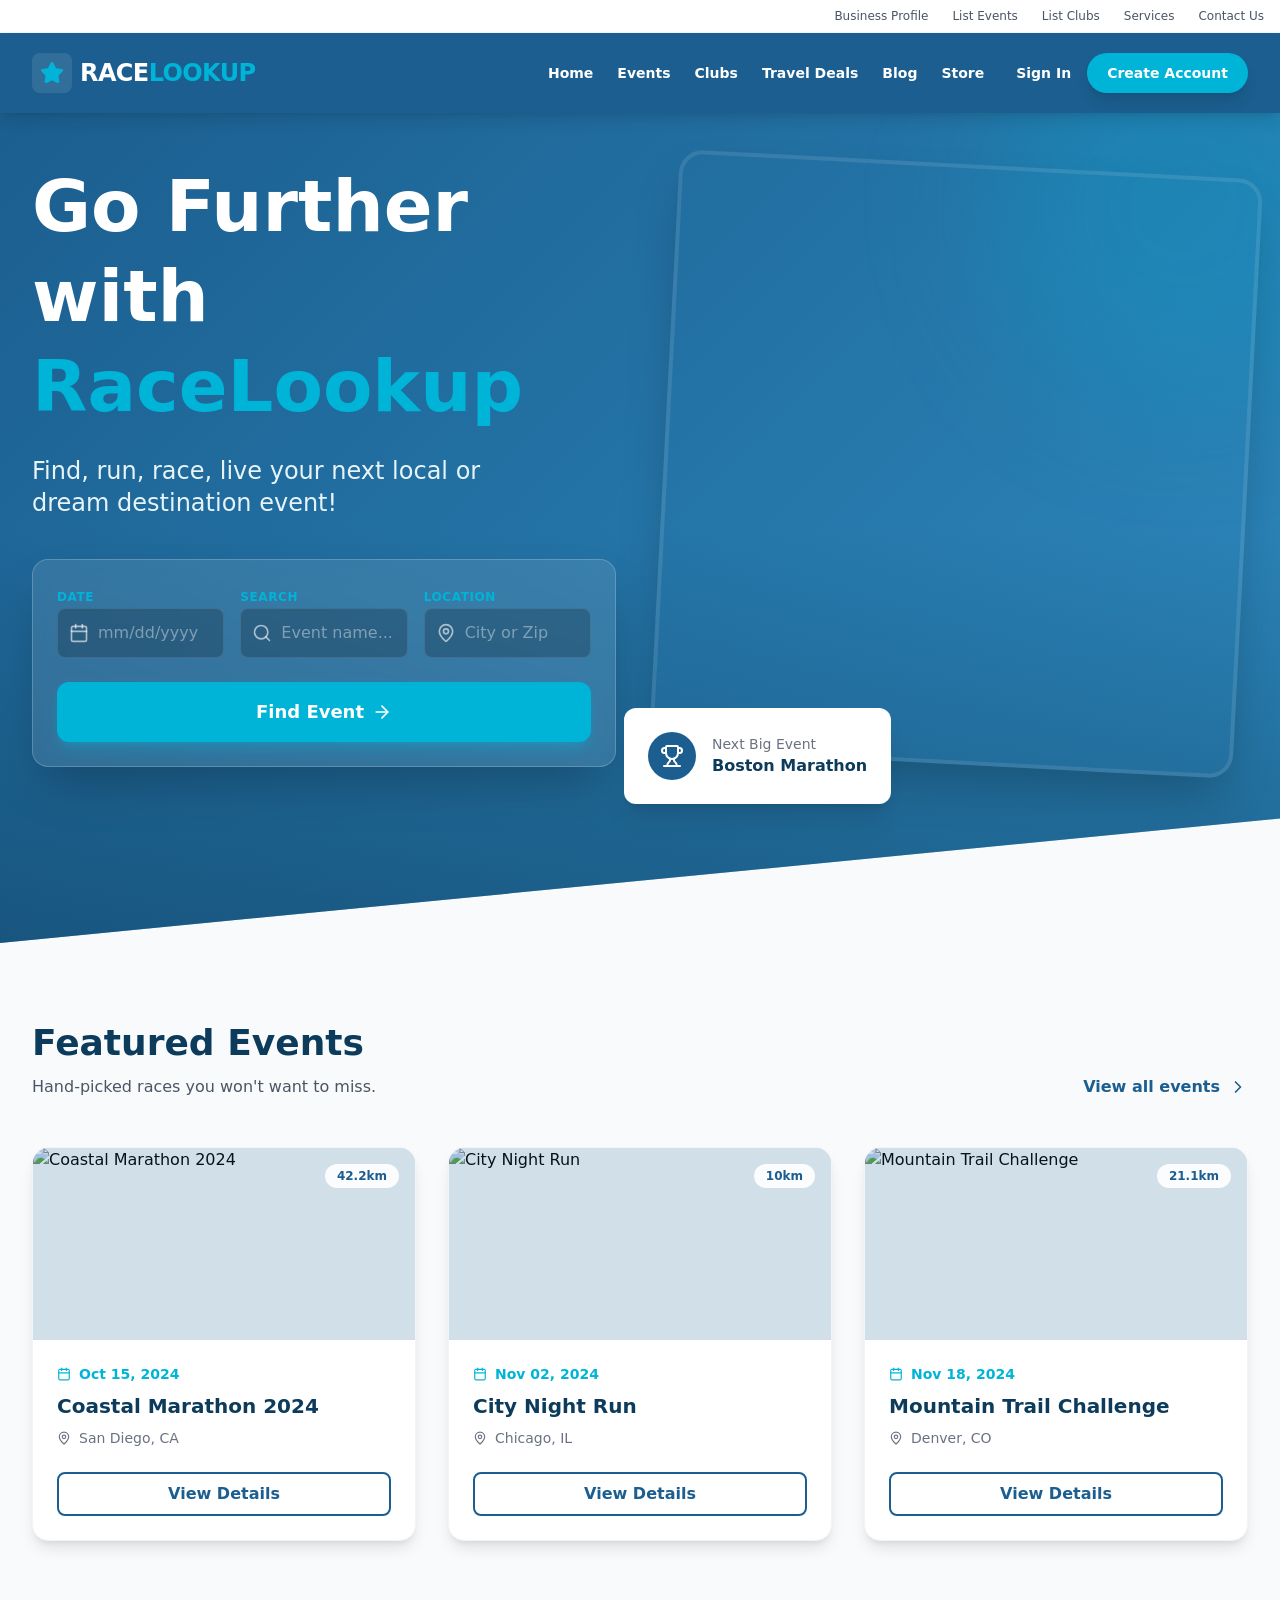
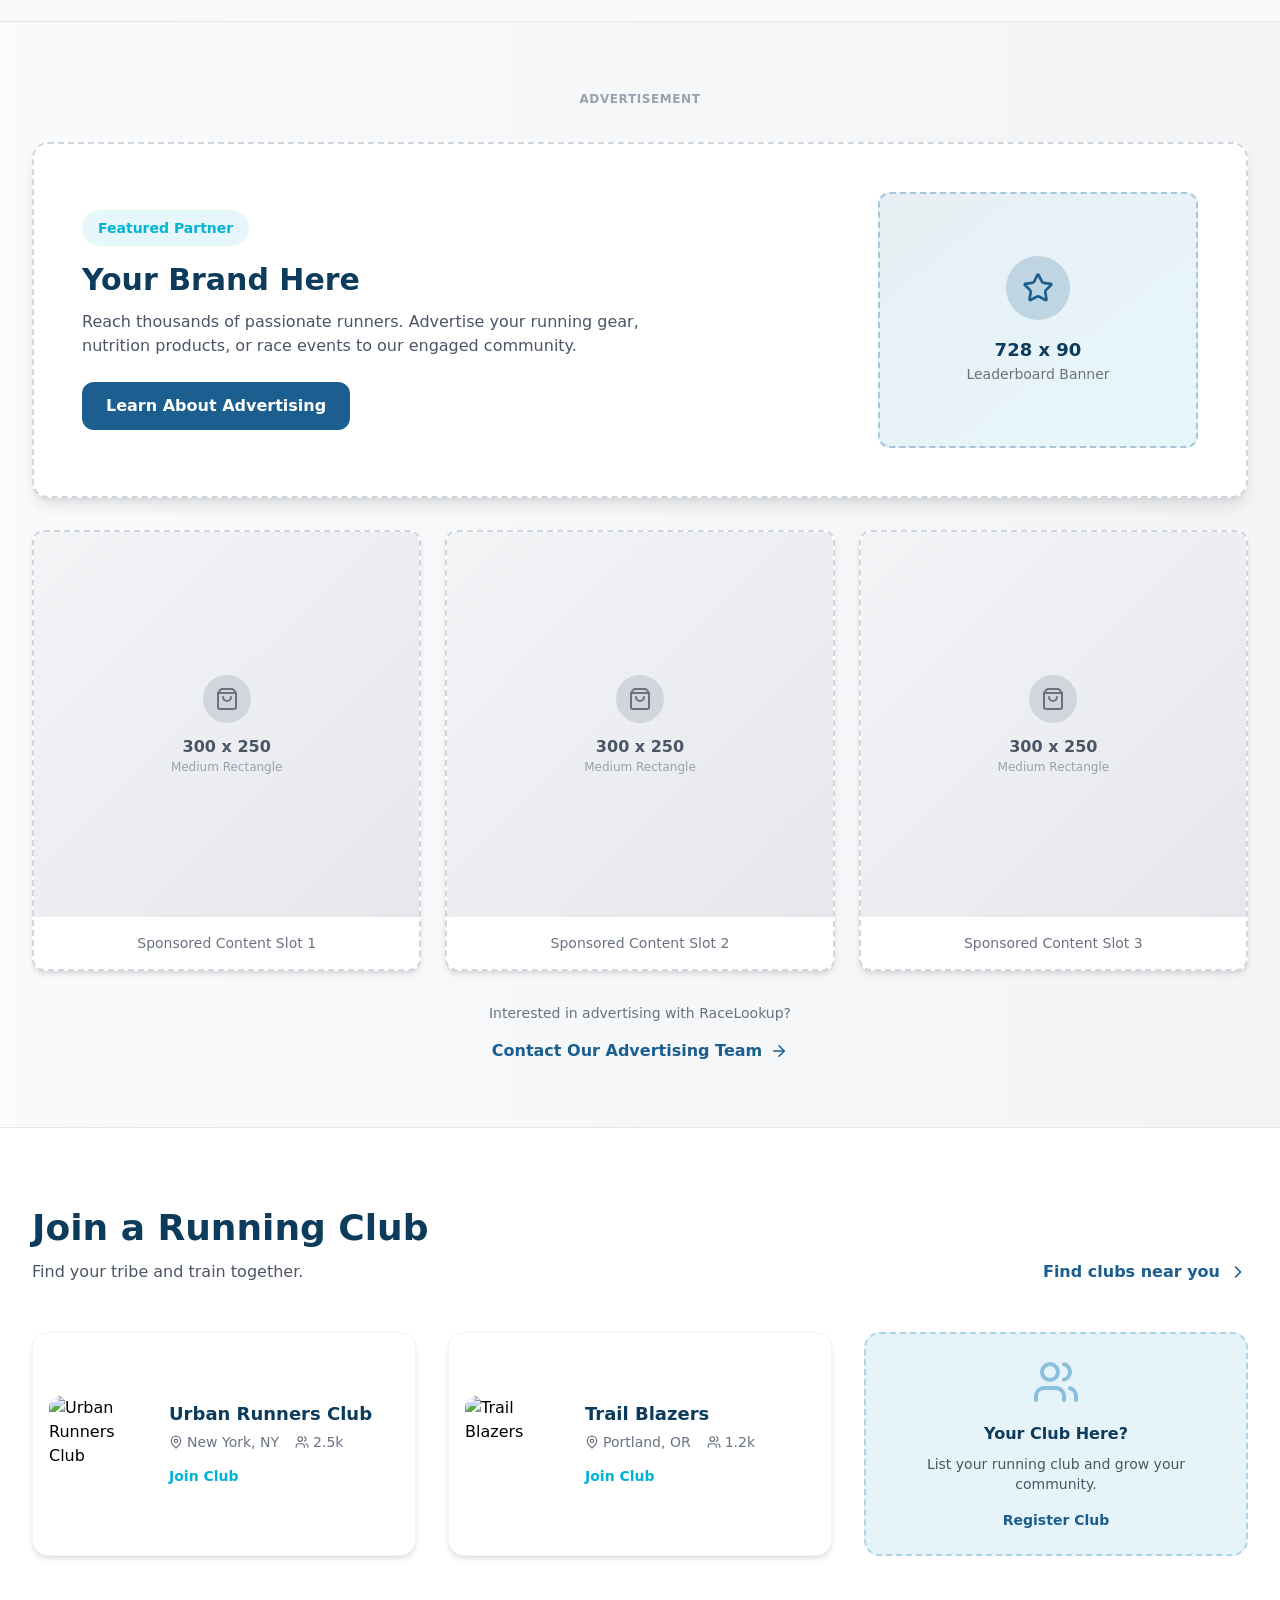
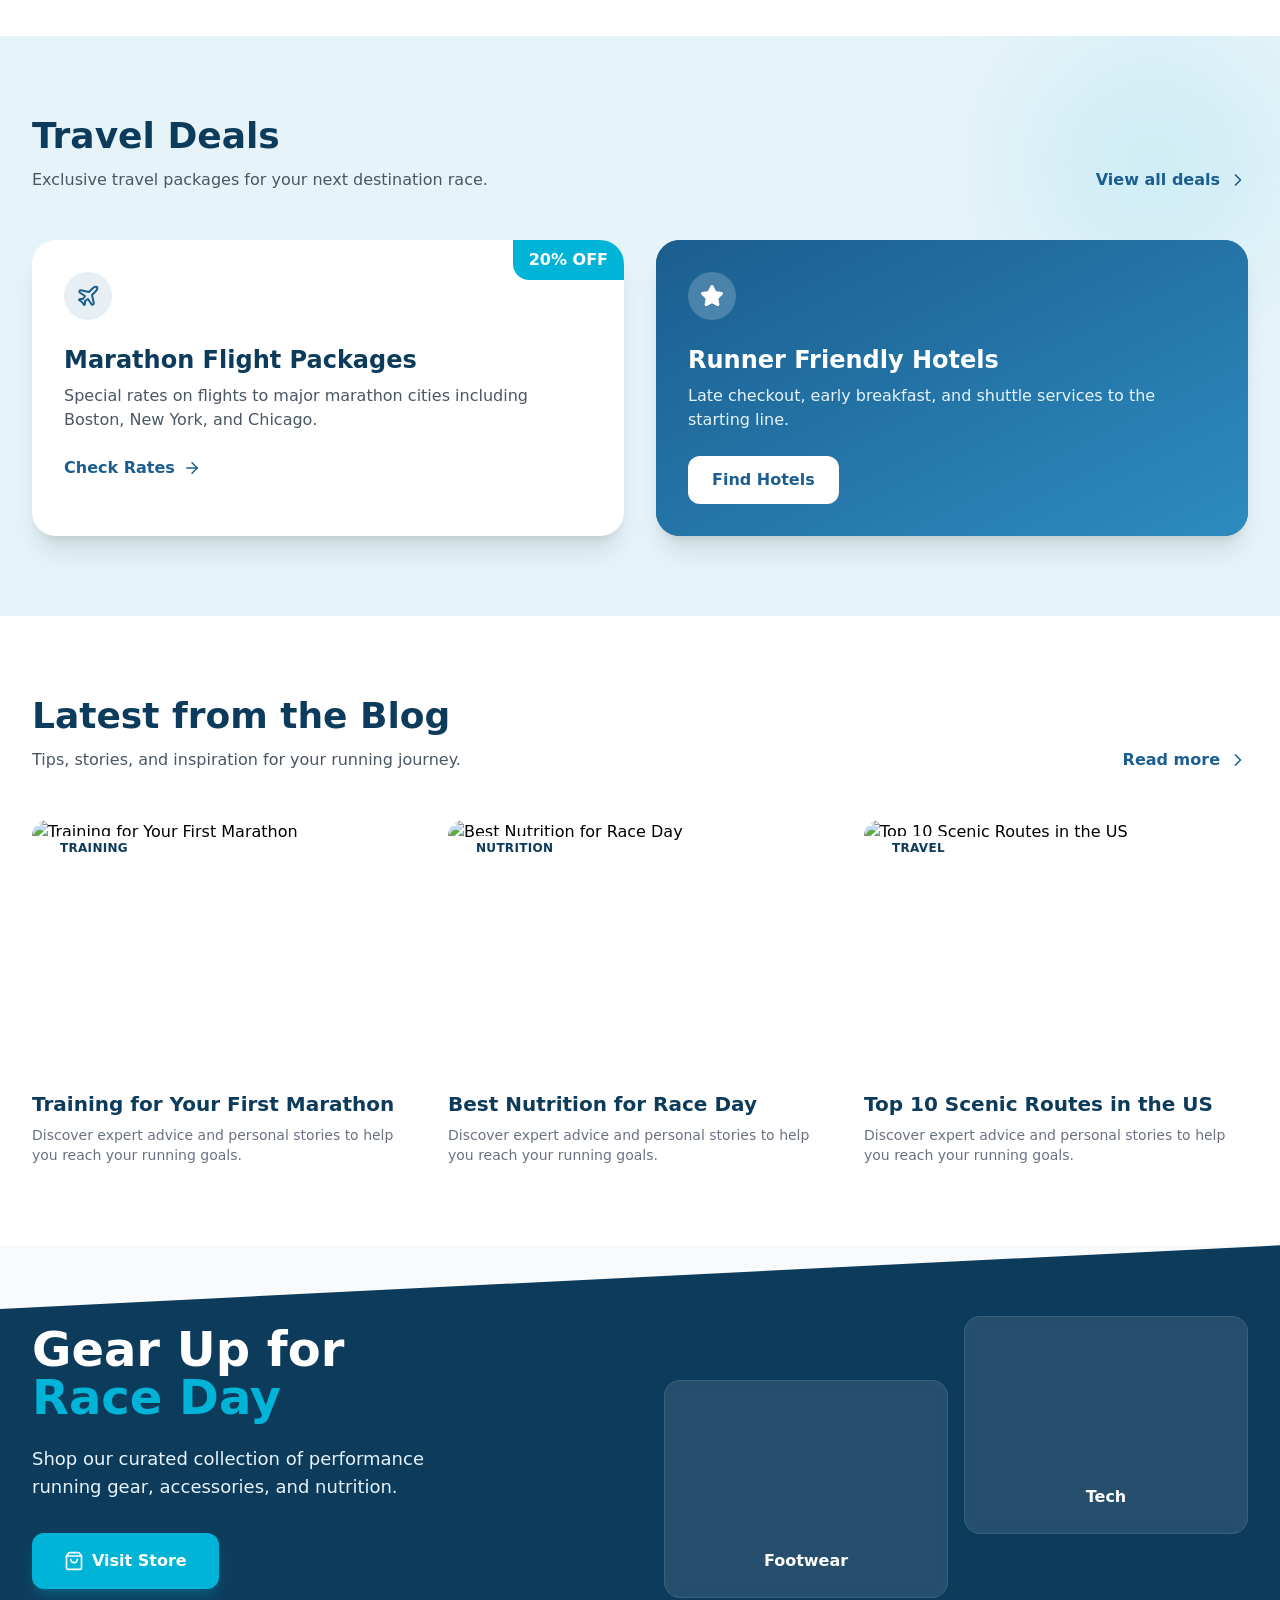
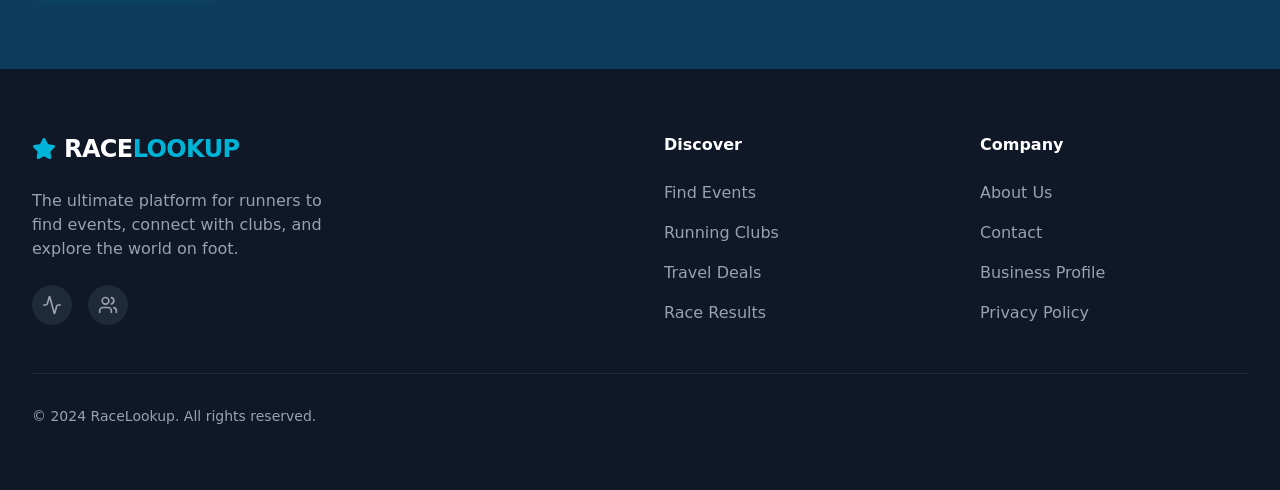
==== index.html @ c9d4c885 "Initial deployment: Build files for GitHub Pages" ====
<!doctype html>
<html lang="en">
  <head>
    <meta charset="UTF-8" />
    <link rel="icon" type="image/svg+xml" href="/vite.svg" />
    <meta name="viewport" content="width=device-width, initial-scale=1.0" />
    <title>Racelookup</title>
    <script type="module" crossorigin src="/assets/index-DkKAzyvf.js"></script>
    <link rel="stylesheet" crossorigin href="/assets/index-WiV5PS3w.css">
  </head>
  <body>
    <div id="root"></div>
  </body>
</html>
---- assets/index-WiV5PS3w.css ----
@import"https://fonts.googleapis.com/css2?family=Inter:wght@400;500;600;700&family=Montserrat:wght@700;800;900&display=swap";@layer components;@layer properties{@supports (((-webkit-hyphens:none)) and (not (margin-trim:inline))) or ((-moz-orient:inline) and (not (color:rgb(from red r g b)))){*,:before,:after,::backdrop{--tw-translate-x:0;--tw-translate-y:0;--tw-translate-z:0;--tw-rotate-x:initial;--tw-rotate-y:initial;--tw-rotate-z:initial;--tw-skew-x:initial;--tw-skew-y:initial;--tw-space-y-reverse:0;--tw-space-x-reverse:0;--tw-border-style:solid;--tw-gradient-position:initial;--tw-gradient-from:#0000;--tw-gradient-via:#0000;--tw-gradient-to:#0000;--tw-gradient-stops:initial;--tw-gradient-via-stops:initial;--tw-gradient-from-position:0%;--tw-gradient-via-position:50%;--tw-gradient-to-position:100%;--tw-leading:initial;--tw-font-weight:initial;--tw-tracking:initial;--tw-shadow:0 0 #0000;--tw-shadow-color:initial;--tw-shadow-alpha:100%;--tw-inset-shadow:0 0 #0000;--tw-inset-shadow-color:initial;--tw-inset-shadow-alpha:100%;--tw-ring-color:initial;--tw-ring-shadow:0 0 #0000;--tw-inset-ring-color:initial;--tw-inset-ring-shadow:0 0 #0000;--tw-ring-inset:initial;--tw-ring-offset-width:0px;--tw-ring-offset-color:#fff;--tw-ring-offset-shadow:0 0 #0000;--tw-blur:initial;--tw-brightness:initial;--tw-contrast:initial;--tw-grayscale:initial;--tw-hue-rotate:initial;--tw-invert:initial;--tw-opacity:initial;--tw-saturate:initial;--tw-sepia:initial;--tw-drop-shadow:initial;--tw-drop-shadow-color:initial;--tw-drop-shadow-alpha:100%;--tw-drop-shadow-size:initial;--tw-backdrop-blur:initial;--tw-backdrop-brightness:initial;--tw-backdrop-contrast:initial;--tw-backdrop-grayscale:initial;--tw-backdrop-hue-rotate:initial;--tw-backdrop-invert:initial;--tw-backdrop-opacity:initial;--tw-backdrop-saturate:initial;--tw-backdrop-sepia:initial;--tw-duration:initial;--tw-ease:initial;--tw-scale-x:1;--tw-scale-y:1;--tw-scale-z:1}}}@layer theme{:root,:host{--font-sans:ui-sans-serif,system-ui,sans-serif,"Apple Color Emoji","Segoe UI Emoji","Segoe UI Symbol","Noto Color Emoji";--font-mono:ui-monospace,SFMono-Regular,Menlo,Monaco,Consolas,"Liberation Mono","Courier New",monospace;--color-cyan-400:oklch(78.9% .154 211.53);--color-cyan-500:oklch(71.5% .143 215.221);--color-gray-50:oklch(98.5% .002 247.839);--color-gray-100:oklch(96.7% .003 264.542);--color-gray-200:oklch(92.8% .006 264.531);--color-gray-300:oklch(87.2% .01 258.338);--color-gray-400:oklch(70.7% .022 261.325);--color-gray-500:oklch(55.1% .027 264.364);--color-gray-600:oklch(44.6% .03 256.802);--color-gray-800:oklch(27.8% .033 256.848);--color-gray-900:oklch(21% .034 264.665);--color-black:#000;--color-white:#fff;--spacing:.25rem;--container-xs:20rem;--container-md:28rem;--container-lg:32rem;--container-xl:36rem;--container-7xl:80rem;--text-xs:.75rem;--text-xs--line-height:calc(1/.75);--text-sm:.875rem;--text-sm--line-height:calc(1.25/.875);--text-base:1rem;--text-base--line-height: 1.5 ;--text-lg:1.125rem;--text-lg--line-height:calc(1.75/1.125);--text-xl:1.25rem;--text-xl--line-height:calc(1.75/1.25);--text-2xl:1.5rem;--text-2xl--line-height:calc(2/1.5);--text-3xl:1.875rem;--text-3xl--line-height: 1.2 ;--text-4xl:2.25rem;--text-4xl--line-height:calc(2.5/2.25);--text-5xl:3rem;--text-5xl--line-height:1;--text-6xl:3.75rem;--text-6xl--line-height:1;--text-7xl:4.5rem;--text-7xl--line-height:1;--font-weight-light:300;--font-weight-medium:500;--font-weight-semibold:600;--font-weight-bold:700;--font-weight-black:900;--tracking-tight:-.025em;--tracking-wide:.025em;--tracking-wider:.05em;--leading-tight:1.25;--radius-md:.375rem;--radius-lg:.5rem;--radius-xl:.75rem;--radius-2xl:1rem;--radius-3xl:1.5rem;--ease-in:cubic-bezier(.4,0,1,1);--ease-out:cubic-bezier(0,0,.2,1);--ease-in-out:cubic-bezier(.4,0,.2,1);--blur-md:12px;--blur-3xl:64px;--default-transition-duration:.15s;--default-transition-timing-function:cubic-bezier(.4,0,.2,1);--default-font-family:var(--font-sans);--default-mono-font-family:var(--font-mono);--color-brand-dark:#0d3b5c;--color-brand-primary:#1b5e8f;--color-brand-secondary:#2e8bc0;--color-brand-cyan:#00b4d8;--color-brand-light:#e6f4f9;--background-image-brand-gradient:linear-gradient(135deg,#1b5e8f 0%,#2e8bc0 100%)}}@layer base{*,:after,:before,::backdrop{box-sizing:border-box;border:0 solid;margin:0;padding:0}::file-selector-button{box-sizing:border-box;border:0 solid;margin:0;padding:0}html,:host{-webkit-text-size-adjust:100%;tab-size:4;line-height:1.5;font-family:var(--default-font-family,ui-sans-serif,system-ui,sans-serif,"Apple Color Emoji","Segoe UI Emoji","Segoe UI Symbol","Noto Color Emoji");font-feature-settings:var(--default-font-feature-settings,normal);font-variation-settings:var(--default-font-variation-settings,normal);-webkit-tap-highlight-color:transparent}hr{height:0;color:inherit;border-top-width:1px}abbr:where([title]){-webkit-text-decoration:underline dotted;text-decoration:underline dotted}h1,h2,h3,h4,h5,h6{font-size:inherit;font-weight:inherit}a{color:inherit;-webkit-text-decoration:inherit;text-decoration:inherit}b,strong{font-weight:bolder}code,kbd,samp,pre{font-family:var(--default-mono-font-family,ui-monospace,SFMono-Regular,Menlo,Monaco,Consolas,"Liberation Mono","Courier New",monospace);font-feature-settings:var(--default-mono-font-feature-settings,normal);font-variation-settings:var(--default-mono-font-variation-settings,normal);font-size:1em}small{font-size:80%}sub,sup{vertical-align:baseline;font-size:75%;line-height:0;position:relative}sub{bottom:-.25em}sup{top:-.5em}table{text-indent:0;border-color:inherit;border-collapse:collapse}:-moz-focusring{outline:auto}progress{vertical-align:baseline}summary{display:list-item}ol,ul,menu{list-style:none}img,svg,video,canvas,audio,iframe,embed,object{vertical-align:middle;display:block}img,video{max-width:100%;height:auto}button,input,select,optgroup,textarea{font:inherit;font-feature-settings:inherit;font-variation-settings:inherit;letter-spacing:inherit;color:inherit;opacity:1;background-color:#0000;border-radius:0}::file-selector-button{font:inherit;font-feature-settings:inherit;font-variation-settings:inherit;letter-spacing:inherit;color:inherit;opacity:1;background-color:#0000;border-radius:0}:where(select:is([multiple],[size])) optgroup{font-weight:bolder}:where(select:is([multiple],[size])) optgroup option{padding-inline-start:20px}::file-selector-button{margin-inline-end:4px}::placeholder{opacity:1}@supports (not ((-webkit-appearance:-apple-pay-button))) or (contain-intrinsic-size:1px){::placeholder{color:currentColor}@supports (color:color-mix(in lab,red,red)){::placeholder{color:color-mix(in oklab,currentcolor 50%,transparent)}}}textarea{resize:vertical}::-webkit-search-decoration{-webkit-appearance:none}::-webkit-date-and-time-value{min-height:1lh;text-align:inherit}::-webkit-datetime-edit{display:inline-flex}::-webkit-datetime-edit-fields-wrapper{padding:0}::-webkit-datetime-edit{padding-block:0}::-webkit-datetime-edit-year-field{padding-block:0}::-webkit-datetime-edit-month-field{padding-block:0}::-webkit-datetime-edit-day-field{padding-block:0}::-webkit-datetime-edit-hour-field{padding-block:0}::-webkit-datetime-edit-minute-field{padding-block:0}::-webkit-datetime-edit-second-field{padding-block:0}::-webkit-datetime-edit-millisecond-field{padding-block:0}::-webkit-datetime-edit-meridiem-field{padding-block:0}::-webkit-calendar-picker-indicator{line-height:1}:-moz-ui-invalid{box-shadow:none}button,input:where([type=button],[type=reset],[type=submit]){appearance:button}::file-selector-button{appearance:button}::-webkit-inner-spin-button{height:auto}::-webkit-outer-spin-button{height:auto}[hidden]:where(:not([hidden=until-found])){display:none!important}}@layer utilities{.visible{visibility:visible}.absolute{position:absolute}.fixed{position:fixed}.relative{position:relative}.sticky{position:sticky}.inset-0{inset:calc(var(--spacing)*0)}.-top-24{top:calc(var(--spacing)*-24)}.top-0{top:calc(var(--spacing)*0)}.top-1\/2{top:50%}.top-4{top:calc(var(--spacing)*4)}.-right-24{right:calc(var(--spacing)*-24)}.right-0{right:calc(var(--spacing)*0)}.right-4{right:calc(var(--spacing)*4)}.-bottom-10{bottom:calc(var(--spacing)*-10)}.bottom-0{bottom:calc(var(--spacing)*0)}.-left-10{left:calc(var(--spacing)*-10)}.left-0{left:calc(var(--spacing)*0)}.left-1\/2{left:50%}.left-3{left:calc(var(--spacing)*3)}.left-4{left:calc(var(--spacing)*4)}.z-10{z-index:10}.z-20{z-index:20}.z-50{z-index:50}.col-span-1{grid-column:span 1/span 1}.mx-auto{margin-inline:auto}.mt-4{margin-top:calc(var(--spacing)*4)}.mt-6{margin-top:calc(var(--spacing)*6)}.mt-8{margin-top:calc(var(--spacing)*8)}.mb-1{margin-bottom:calc(var(--spacing)*1)}.mb-2{margin-bottom:calc(var(--spacing)*2)}.mb-3{margin-bottom:calc(var(--spacing)*3)}.mb-4{margin-bottom:calc(var(--spacing)*4)}.mb-6{margin-bottom:calc(var(--spacing)*6)}.mb-8{margin-bottom:calc(var(--spacing)*8)}.mb-10{margin-bottom:calc(var(--spacing)*10)}.mb-12{margin-bottom:calc(var(--spacing)*12)}.line-clamp-2{-webkit-line-clamp:2;-webkit-box-orient:vertical;display:-webkit-box;overflow:hidden}.block{display:block}.contents{display:contents}.flex{display:flex}.grid{display:grid}.hidden{display:none}.inline-block{display:inline-block}.inline-flex{display:inline-flex}.aspect-square{aspect-ratio:1}.h-1\/2{height:50%}.h-5{height:calc(var(--spacing)*5)}.h-6{height:calc(var(--spacing)*6)}.h-10{height:calc(var(--spacing)*10)}.h-12{height:calc(var(--spacing)*12)}.h-16{height:calc(var(--spacing)*16)}.h-20{height:calc(var(--spacing)*20)}.h-24{height:calc(var(--spacing)*24)}.h-32{height:calc(var(--spacing)*32)}.h-48{height:calc(var(--spacing)*48)}.h-64{height:calc(var(--spacing)*64)}.h-96{height:calc(var(--spacing)*96)}.h-\[120\%\]{height:120%}.h-\[600px\]{height:600px}.h-full{height:100%}.max-h-full{max-height:100%}.min-h-\[600px\]{min-height:600px}.min-h-screen{min-height:100vh}.w-5{width:calc(var(--spacing)*5)}.w-6{width:calc(var(--spacing)*6)}.w-10{width:calc(var(--spacing)*10)}.w-12{width:calc(var(--spacing)*12)}.w-16{width:calc(var(--spacing)*16)}.w-24{width:calc(var(--spacing)*24)}.w-64{width:calc(var(--spacing)*64)}.w-96{width:calc(var(--spacing)*96)}.w-\[120\%\]{width:120%}.w-full{width:100%}.max-w-7xl{max-width:var(--container-7xl)}.max-w-full{max-width:100%}.max-w-lg{max-width:var(--container-lg)}.max-w-md{max-width:var(--container-md)}.max-w-xl{max-width:var(--container-xl)}.max-w-xs{max-width:var(--container-xs)}.flex-1{flex:1}.flex-shrink-0{flex-shrink:0}.grow{flex-grow:1}.-translate-x-1\/2{--tw-translate-x: -50% ;translate:var(--tw-translate-x)var(--tw-translate-y)}.-translate-y-1\/2{--tw-translate-y: -50% ;translate:var(--tw-translate-x)var(--tw-translate-y)}.-translate-y-8{--tw-translate-y:calc(var(--spacing)*-8);translate:var(--tw-translate-x)var(--tw-translate-y)}.translate-y-8{--tw-translate-y:calc(var(--spacing)*8);translate:var(--tw-translate-x)var(--tw-translate-y)}.rotate-3{rotate:3deg}.transform{transform:var(--tw-rotate-x,)var(--tw-rotate-y,)var(--tw-rotate-z,)var(--tw-skew-x,)var(--tw-skew-y,)}.cursor-pointer{cursor:pointer}.resize{resize:both}.grid-cols-2{grid-template-columns:repeat(2,minmax(0,1fr))}.flex-col{flex-direction:column}.items-baseline{align-items:baseline}.items-center{align-items:center}.items-end{align-items:flex-end}.justify-between{justify-content:space-between}.justify-center{justify-content:center}.justify-end{justify-content:flex-end}.gap-1{gap:calc(var(--spacing)*1)}.gap-2{gap:calc(var(--spacing)*2)}.gap-3{gap:calc(var(--spacing)*3)}.gap-4{gap:calc(var(--spacing)*4)}.gap-6{gap:calc(var(--spacing)*6)}.gap-8{gap:calc(var(--spacing)*8)}.gap-12{gap:calc(var(--spacing)*12)}:where(.space-y-2>:not(:last-child)){--tw-space-y-reverse:0;margin-block-start:calc(calc(var(--spacing)*2)*var(--tw-space-y-reverse));margin-block-end:calc(calc(var(--spacing)*2)*calc(1 - var(--tw-space-y-reverse)))}:where(.space-y-4>:not(:last-child)){--tw-space-y-reverse:0;margin-block-start:calc(calc(var(--spacing)*4)*var(--tw-space-y-reverse));margin-block-end:calc(calc(var(--spacing)*4)*calc(1 - var(--tw-space-y-reverse)))}:where(.space-x-6>:not(:last-child)){--tw-space-x-reverse:0;margin-inline-start:calc(calc(var(--spacing)*6)*var(--tw-space-x-reverse));margin-inline-end:calc(calc(var(--spacing)*6)*calc(1 - var(--tw-space-x-reverse)))}.overflow-hidden{overflow:hidden}.rounded-2xl{border-radius:var(--radius-2xl)}.rounded-3xl{border-radius:var(--radius-3xl)}.rounded-full{border-radius:3.40282e38px}.rounded-lg{border-radius:var(--radius-lg)}.rounded-md{border-radius:var(--radius-md)}.rounded-xl{border-radius:var(--radius-xl)}.rounded-bl-2xl{border-bottom-left-radius:var(--radius-2xl)}.border{border-style:var(--tw-border-style);border-width:1px}.border-2{border-style:var(--tw-border-style);border-width:2px}.border-4{border-style:var(--tw-border-style);border-width:4px}.border-y{border-block-style:var(--tw-border-style);border-block-width:1px}.border-t{border-top-style:var(--tw-border-style);border-top-width:1px}.border-b{border-bottom-style:var(--tw-border-style);border-bottom-width:1px}.border-dashed{--tw-border-style:dashed;border-style:dashed}.border-brand-primary{border-color:var(--color-brand-primary)}.border-brand-primary\/30{border-color:#1b5e8f4d}@supports (color:color-mix(in lab,red,red)){.border-brand-primary\/30{border-color:color-mix(in oklab,var(--color-brand-primary)30%,transparent)}}.border-brand-secondary\/30{border-color:#2e8bc04d}@supports (color:color-mix(in lab,red,red)){.border-brand-secondary\/30{border-color:color-mix(in oklab,var(--color-brand-secondary)30%,transparent)}}.border-gray-100{border-color:var(--color-gray-100)}.border-gray-200{border-color:var(--color-gray-200)}.border-gray-300{border-color:var(--color-gray-300)}.border-gray-800{border-color:var(--color-gray-800)}.border-white\/10{border-color:#ffffff1a}@supports (color:color-mix(in lab,red,red)){.border-white\/10{border-color:color-mix(in oklab,var(--color-white)10%,transparent)}}.border-white\/20{border-color:#fff3}@supports (color:color-mix(in lab,red,red)){.border-white\/20{border-color:color-mix(in oklab,var(--color-white)20%,transparent)}}.bg-black\/20{background-color:#0003}@supports (color:color-mix(in lab,red,red)){.bg-black\/20{background-color:color-mix(in oklab,var(--color-black)20%,transparent)}}.bg-brand-cyan{background-color:var(--color-brand-cyan)}.bg-brand-cyan\/10{background-color:#00b4d81a}@supports (color:color-mix(in lab,red,red)){.bg-brand-cyan\/10{background-color:color-mix(in oklab,var(--color-brand-cyan)10%,transparent)}}.bg-brand-cyan\/20{background-color:#00b4d833}@supports (color:color-mix(in lab,red,red)){.bg-brand-cyan\/20{background-color:color-mix(in oklab,var(--color-brand-cyan)20%,transparent)}}.bg-brand-dark{background-color:var(--color-brand-dark)}.bg-brand-light{background-color:var(--color-brand-light)}.bg-brand-primary{background-color:var(--color-brand-primary)}.bg-brand-primary\/10{background-color:#1b5e8f1a}@supports (color:color-mix(in lab,red,red)){.bg-brand-primary\/10{background-color:color-mix(in oklab,var(--color-brand-primary)10%,transparent)}}.bg-brand-primary\/20{background-color:#1b5e8f33}@supports (color:color-mix(in lab,red,red)){.bg-brand-primary\/20{background-color:color-mix(in oklab,var(--color-brand-primary)20%,transparent)}}.bg-gray-50{background-color:var(--color-gray-50)}.bg-gray-300{background-color:var(--color-gray-300)}.bg-gray-800{background-color:var(--color-gray-800)}.bg-gray-900{background-color:var(--color-gray-900)}.bg-white{background-color:var(--color-white)}.bg-white\/10{background-color:#ffffff1a}@supports (color:color-mix(in lab,red,red)){.bg-white\/10{background-color:color-mix(in oklab,var(--color-white)10%,transparent)}}.bg-white\/20{background-color:#fff3}@supports (color:color-mix(in lab,red,red)){.bg-white\/20{background-color:color-mix(in oklab,var(--color-white)20%,transparent)}}.bg-white\/90{background-color:#ffffffe6}@supports (color:color-mix(in lab,red,red)){.bg-white\/90{background-color:color-mix(in oklab,var(--color-white)90%,transparent)}}.bg-gradient-to-br{--tw-gradient-position:to bottom right in oklab;background-image:linear-gradient(var(--tw-gradient-stops))}.bg-gradient-to-r{--tw-gradient-position:to right in oklab;background-image:linear-gradient(var(--tw-gradient-stops))}.bg-gradient-to-t{--tw-gradient-position:to top in oklab;background-image:linear-gradient(var(--tw-gradient-stops))}.bg-\[url\(\'https\:\/\/www\.transparenttextures\.com\/patterns\/carbon-fibre\.png\'\)\]{background-image:url(https://www.transparenttextures.com/patterns/carbon-fibre.png)}.bg-\[url\(\'https\:\/\/www\.transparenttextures\.com\/patterns\/cubes\.png\'\)\]{background-image:url(https://www.transparenttextures.com/patterns/cubes.png)}.bg-brand-gradient{background-image:var(--background-image-brand-gradient)}.from-brand-dark\/50{--tw-gradient-from:#0d3b5c80}@supports (color:color-mix(in lab,red,red)){.from-brand-dark\/50{--tw-gradient-from:color-mix(in oklab,var(--color-brand-dark)50%,transparent)}}.from-brand-dark\/50{--tw-gradient-stops:var(--tw-gradient-via-stops,var(--tw-gradient-position),var(--tw-gradient-from)var(--tw-gradient-from-position),var(--tw-gradient-to)var(--tw-gradient-to-position))}.from-brand-primary{--tw-gradient-from:var(--color-brand-primary);--tw-gradient-stops:var(--tw-gradient-via-stops,var(--tw-gradient-position),var(--tw-gradient-from)var(--tw-gradient-from-position),var(--tw-gradient-to)var(--tw-gradient-to-position))}.from-brand-primary\/10{--tw-gradient-from:#1b5e8f1a}@supports (color:color-mix(in lab,red,red)){.from-brand-primary\/10{--tw-gradient-from:color-mix(in oklab,var(--color-brand-primary)10%,transparent)}}.from-brand-primary\/10{--tw-gradient-stops:var(--tw-gradient-via-stops,var(--tw-gradient-position),var(--tw-gradient-from)var(--tw-gradient-from-position),var(--tw-gradient-to)var(--tw-gradient-to-position))}.from-gray-50{--tw-gradient-from:var(--color-gray-50);--tw-gradient-stops:var(--tw-gradient-via-stops,var(--tw-gradient-position),var(--tw-gradient-from)var(--tw-gradient-from-position),var(--tw-gradient-to)var(--tw-gradient-to-position))}.from-gray-100{--tw-gradient-from:var(--color-gray-100);--tw-gradient-stops:var(--tw-gradient-via-stops,var(--tw-gradient-position),var(--tw-gradient-from)var(--tw-gradient-from-position),var(--tw-gradient-to)var(--tw-gradient-to-position))}.to-brand-cyan\/10{--tw-gradient-to:#00b4d81a}@supports (color:color-mix(in lab,red,red)){.to-brand-cyan\/10{--tw-gradient-to:color-mix(in oklab,var(--color-brand-cyan)10%,transparent)}}.to-brand-cyan\/10{--tw-gradient-stops:var(--tw-gradient-via-stops,var(--tw-gradient-position),var(--tw-gradient-from)var(--tw-gradient-from-position),var(--tw-gradient-to)var(--tw-gradient-to-position))}.to-brand-secondary{--tw-gradient-to:var(--color-brand-secondary);--tw-gradient-stops:var(--tw-gradient-via-stops,var(--tw-gradient-position),var(--tw-gradient-from)var(--tw-gradient-from-position),var(--tw-gradient-to)var(--tw-gradient-to-position))}.to-gray-100{--tw-gradient-to:var(--color-gray-100);--tw-gradient-stops:var(--tw-gradient-via-stops,var(--tw-gradient-position),var(--tw-gradient-from)var(--tw-gradient-from-position),var(--tw-gradient-to)var(--tw-gradient-to-position))}.to-gray-200{--tw-gradient-to:var(--color-gray-200);--tw-gradient-stops:var(--tw-gradient-via-stops,var(--tw-gradient-position),var(--tw-gradient-from)var(--tw-gradient-from-position),var(--tw-gradient-to)var(--tw-gradient-to-position))}.to-transparent{--tw-gradient-to:transparent;--tw-gradient-stops:var(--tw-gradient-via-stops,var(--tw-gradient-position),var(--tw-gradient-from)var(--tw-gradient-from-position),var(--tw-gradient-to)var(--tw-gradient-to-position))}.fill-current{fill:currentColor}.object-contain{object-fit:contain}.object-cover{object-fit:cover}.p-2{padding:calc(var(--spacing)*2)}.p-3{padding:calc(var(--spacing)*3)}.p-4{padding:calc(var(--spacing)*4)}.p-6{padding:calc(var(--spacing)*6)}.p-8{padding:calc(var(--spacing)*8)}.px-3{padding-inline:calc(var(--spacing)*3)}.px-4{padding-inline:calc(var(--spacing)*4)}.px-5{padding-inline:calc(var(--spacing)*5)}.px-6{padding-inline:calc(var(--spacing)*6)}.px-8{padding-inline:calc(var(--spacing)*8)}.py-1{padding-block:calc(var(--spacing)*1)}.py-2{padding-block:calc(var(--spacing)*2)}.py-2\.5{padding-block:calc(var(--spacing)*2.5)}.py-3{padding-block:calc(var(--spacing)*3)}.py-4{padding-block:calc(var(--spacing)*4)}.py-16{padding-block:calc(var(--spacing)*16)}.py-20{padding-block:calc(var(--spacing)*20)}.pt-2{padding-top:calc(var(--spacing)*2)}.pt-8{padding-top:calc(var(--spacing)*8)}.pt-12{padding-top:calc(var(--spacing)*12)}.pr-4{padding-right:calc(var(--spacing)*4)}.pb-6{padding-bottom:calc(var(--spacing)*6)}.pb-20{padding-bottom:calc(var(--spacing)*20)}.pb-24{padding-bottom:calc(var(--spacing)*24)}.pl-10{padding-left:calc(var(--spacing)*10)}.text-center{text-align:center}.text-left{text-align:left}.font-sans{font-family:var(--font-sans)}.text-2xl{font-size:var(--text-2xl);line-height:var(--tw-leading,var(--text-2xl--line-height))}.text-3xl{font-size:var(--text-3xl);line-height:var(--tw-leading,var(--text-3xl--line-height))}.text-4xl{font-size:var(--text-4xl);line-height:var(--tw-leading,var(--text-4xl--line-height))}.text-5xl{font-size:var(--text-5xl);line-height:var(--tw-leading,var(--text-5xl--line-height))}.text-base{font-size:var(--text-base);line-height:var(--tw-leading,var(--text-base--line-height))}.text-lg{font-size:var(--text-lg);line-height:var(--tw-leading,var(--text-lg--line-height))}.text-sm{font-size:var(--text-sm);line-height:var(--tw-leading,var(--text-sm--line-height))}.text-xl{font-size:var(--text-xl);line-height:var(--tw-leading,var(--text-xl--line-height))}.text-xs{font-size:var(--text-xs);line-height:var(--tw-leading,var(--text-xs--line-height))}.leading-tight{--tw-leading:var(--leading-tight);line-height:var(--leading-tight)}.font-black{--tw-font-weight:var(--font-weight-black);font-weight:var(--font-weight-black)}.font-bold{--tw-font-weight:var(--font-weight-bold);font-weight:var(--font-weight-bold)}.font-light{--tw-font-weight:var(--font-weight-light);font-weight:var(--font-weight-light)}.font-medium{--tw-font-weight:var(--font-weight-medium);font-weight:var(--font-weight-medium)}.font-semibold{--tw-font-weight:var(--font-weight-semibold);font-weight:var(--font-weight-semibold)}.tracking-tight{--tw-tracking:var(--tracking-tight);letter-spacing:var(--tracking-tight)}.tracking-wide{--tw-tracking:var(--tracking-wide);letter-spacing:var(--tracking-wide)}.tracking-wider{--tw-tracking:var(--tracking-wider);letter-spacing:var(--tracking-wider)}.text-brand-cyan{color:var(--color-brand-cyan)}.text-brand-dark{color:var(--color-brand-dark)}.text-brand-light{color:var(--color-brand-light)}.text-brand-primary{color:var(--color-brand-primary)}.text-brand-secondary{color:var(--color-brand-secondary)}.text-gray-400{color:var(--color-gray-400)}.text-gray-500{color:var(--color-gray-500)}.text-gray-600{color:var(--color-gray-600)}.text-white{color:var(--color-white)}.text-white\/60{color:#fff9}@supports (color:color-mix(in lab,red,red)){.text-white\/60{color:color-mix(in oklab,var(--color-white)60%,transparent)}}.uppercase{text-transform:uppercase}.placeholder-white\/40::placeholder{color:#fff6}@supports (color:color-mix(in lab,red,red)){.placeholder-white\/40::placeholder{color:color-mix(in oklab,var(--color-white)40%,transparent)}}.opacity-5{opacity:.05}.opacity-10{opacity:.1}.opacity-50{opacity:.5}.shadow-2xl{--tw-shadow:0 25px 50px -12px var(--tw-shadow-color,#00000040);box-shadow:var(--tw-inset-shadow),var(--tw-inset-ring-shadow),var(--tw-ring-offset-shadow),var(--tw-ring-shadow),var(--tw-shadow)}.shadow-lg{--tw-shadow:0 10px 15px -3px var(--tw-shadow-color,#0000001a),0 4px 6px -4px var(--tw-shadow-color,#0000001a);box-shadow:var(--tw-inset-shadow),var(--tw-inset-ring-shadow),var(--tw-ring-offset-shadow),var(--tw-ring-shadow),var(--tw-shadow)}.shadow-md{--tw-shadow:0 4px 6px -1px var(--tw-shadow-color,#0000001a),0 2px 4px -2px var(--tw-shadow-color,#0000001a);box-shadow:var(--tw-inset-shadow),var(--tw-inset-ring-shadow),var(--tw-ring-offset-shadow),var(--tw-ring-shadow),var(--tw-shadow)}.shadow-xl{--tw-shadow:0 20px 25px -5px var(--tw-shadow-color,#0000001a),0 8px 10px -6px var(--tw-shadow-color,#0000001a);box-shadow:var(--tw-inset-shadow),var(--tw-inset-ring-shadow),var(--tw-ring-offset-shadow),var(--tw-ring-shadow),var(--tw-shadow)}.shadow-cyan-500\/20{--tw-shadow-color:#00b7d733}@supports (color:color-mix(in lab,red,red)){.shadow-cyan-500\/20{--tw-shadow-color:color-mix(in oklab,color-mix(in oklab,var(--color-cyan-500)20%,transparent)var(--tw-shadow-alpha),transparent)}}.shadow-cyan-500\/30{--tw-shadow-color:#00b7d74d}@supports (color:color-mix(in lab,red,red)){.shadow-cyan-500\/30{--tw-shadow-color:color-mix(in oklab,color-mix(in oklab,var(--color-cyan-500)30%,transparent)var(--tw-shadow-alpha),transparent)}}.blur{--tw-blur:blur(8px);filter:var(--tw-blur,)var(--tw-brightness,)var(--tw-contrast,)var(--tw-grayscale,)var(--tw-hue-rotate,)var(--tw-invert,)var(--tw-saturate,)var(--tw-sepia,)var(--tw-drop-shadow,)}.blur-3xl{--tw-blur:blur(var(--blur-3xl));filter:var(--tw-blur,)var(--tw-brightness,)var(--tw-contrast,)var(--tw-grayscale,)var(--tw-hue-rotate,)var(--tw-invert,)var(--tw-saturate,)var(--tw-sepia,)var(--tw-drop-shadow,)}.drop-shadow{--tw-drop-shadow-size:drop-shadow(0 1px 2px var(--tw-drop-shadow-color,#0000001a))drop-shadow(0 1px 1px var(--tw-drop-shadow-color,#0000000f));--tw-drop-shadow:drop-shadow(0 1px 2px #0000001a)drop-shadow(0 1px 1px #0000000f);filter:var(--tw-blur,)var(--tw-brightness,)var(--tw-contrast,)var(--tw-grayscale,)var(--tw-hue-rotate,)var(--tw-invert,)var(--tw-saturate,)var(--tw-sepia,)var(--tw-drop-shadow,)}.filter{filter:var(--tw-blur,)var(--tw-brightness,)var(--tw-contrast,)var(--tw-grayscale,)var(--tw-hue-rotate,)var(--tw-invert,)var(--tw-saturate,)var(--tw-sepia,)var(--tw-drop-shadow,)}.backdrop-blur{--tw-backdrop-blur:blur(8px);-webkit-backdrop-filter:var(--tw-backdrop-blur,)var(--tw-backdrop-brightness,)var(--tw-backdrop-contrast,)var(--tw-backdrop-grayscale,)var(--tw-backdrop-hue-rotate,)var(--tw-backdrop-invert,)var(--tw-backdrop-opacity,)var(--tw-backdrop-saturate,)var(--tw-backdrop-sepia,);backdrop-filter:var(--tw-backdrop-blur,)var(--tw-backdrop-brightness,)var(--tw-backdrop-contrast,)var(--tw-backdrop-grayscale,)var(--tw-backdrop-hue-rotate,)var(--tw-backdrop-invert,)var(--tw-backdrop-opacity,)var(--tw-backdrop-saturate,)var(--tw-backdrop-sepia,)}.backdrop-blur-md{--tw-backdrop-blur:blur(var(--blur-md));-webkit-backdrop-filter:var(--tw-backdrop-blur,)var(--tw-backdrop-brightness,)var(--tw-backdrop-contrast,)var(--tw-backdrop-grayscale,)var(--tw-backdrop-hue-rotate,)var(--tw-backdrop-invert,)var(--tw-backdrop-opacity,)var(--tw-backdrop-saturate,)var(--tw-backdrop-sepia,);backdrop-filter:var(--tw-backdrop-blur,)var(--tw-backdrop-brightness,)var(--tw-backdrop-contrast,)var(--tw-backdrop-grayscale,)var(--tw-backdrop-hue-rotate,)var(--tw-backdrop-invert,)var(--tw-backdrop-opacity,)var(--tw-backdrop-saturate,)var(--tw-backdrop-sepia,)}.transition{transition-property:color,background-color,border-color,outline-color,text-decoration-color,fill,stroke,--tw-gradient-from,--tw-gradient-via,--tw-gradient-to,opacity,box-shadow,transform,translate,scale,rotate,filter,-webkit-backdrop-filter,backdrop-filter,display,content-visibility,overlay,pointer-events;transition-timing-function:var(--tw-ease,var(--default-transition-timing-function));transition-duration:var(--tw-duration,var(--default-transition-duration))}.transition-all{transition-property:all;transition-timing-function:var(--tw-ease,var(--default-transition-timing-function));transition-duration:var(--tw-duration,var(--default-transition-duration))}.transition-colors{transition-property:color,background-color,border-color,outline-color,text-decoration-color,fill,stroke,--tw-gradient-from,--tw-gradient-via,--tw-gradient-to;transition-timing-function:var(--tw-ease,var(--default-transition-timing-function));transition-duration:var(--tw-duration,var(--default-transition-duration))}.transition-shadow{transition-property:box-shadow;transition-timing-function:var(--tw-ease,var(--default-transition-timing-function));transition-duration:var(--tw-duration,var(--default-transition-duration))}.transition-transform{transition-property:transform,translate,scale,rotate;transition-timing-function:var(--tw-ease,var(--default-transition-timing-function));transition-duration:var(--tw-duration,var(--default-transition-duration))}.duration-300{--tw-duration:.3s;transition-duration:.3s}.duration-500{--tw-duration:.5s;transition-duration:.5s}.duration-700{--tw-duration:.7s;transition-duration:.7s}.ease-in{--tw-ease:var(--ease-in);transition-timing-function:var(--ease-in)}.ease-in-out{--tw-ease:var(--ease-in-out);transition-timing-function:var(--ease-in-out)}.ease-out{--tw-ease:var(--ease-out);transition-timing-function:var(--ease-out)}@media(hover:hover){.group-hover\:translate-x-1:is(:where(.group):hover *){--tw-translate-x:calc(var(--spacing)*1);translate:var(--tw-translate-x)var(--tw-translate-y)}.group-hover\:scale-105:is(:where(.group):hover *){--tw-scale-x:105%;--tw-scale-y:105%;--tw-scale-z:105%;scale:var(--tw-scale-x)var(--tw-scale-y)}.group-hover\:scale-110:is(:where(.group):hover *){--tw-scale-x:110%;--tw-scale-y:110%;--tw-scale-z:110%;scale:var(--tw-scale-x)var(--tw-scale-y)}.group-hover\:gap-3:is(:where(.group):hover *){gap:calc(var(--spacing)*3)}.group-hover\:bg-transparent:is(:where(.group):hover *){background-color:#0000}.group-hover\:text-brand-primary:is(:where(.group):hover *){color:var(--color-brand-primary)}}.selection\:bg-brand-cyan ::selection{background-color:var(--color-brand-cyan)}.selection\:bg-brand-cyan::selection{background-color:var(--color-brand-cyan)}.selection\:text-white ::selection{color:var(--color-white)}.selection\:text-white::selection{color:var(--color-white)}@media(hover:hover){.hover\:-translate-y-0\.5:hover{--tw-translate-y:calc(var(--spacing)*-.5);translate:var(--tw-translate-x)var(--tw-translate-y)}.hover\:-translate-y-1:hover{--tw-translate-y:calc(var(--spacing)*-1);translate:var(--tw-translate-x)var(--tw-translate-y)}.hover\:rotate-0:hover{rotate:none}.hover\:border-brand-cyan:hover{border-color:var(--color-brand-cyan)}.hover\:bg-brand-cyan:hover{background-color:var(--color-brand-cyan)}.hover\:bg-brand-light:hover{background-color:var(--color-brand-light)}.hover\:bg-brand-primary:hover{background-color:var(--color-brand-primary)}.hover\:bg-brand-secondary:hover{background-color:var(--color-brand-secondary)}.hover\:bg-cyan-400:hover{background-color:var(--color-cyan-400)}.hover\:text-brand-cyan:hover{color:var(--color-brand-cyan)}.hover\:text-brand-primary:hover{color:var(--color-brand-primary)}.hover\:text-white:hover{color:var(--color-white)}.hover\:underline:hover{text-decoration-line:underline}.hover\:shadow-2xl:hover{--tw-shadow:0 25px 50px -12px var(--tw-shadow-color,#00000040);box-shadow:var(--tw-inset-shadow),var(--tw-inset-ring-shadow),var(--tw-ring-offset-shadow),var(--tw-ring-shadow),var(--tw-shadow)}.hover\:shadow-xl:hover{--tw-shadow:0 20px 25px -5px var(--tw-shadow-color,#0000001a),0 8px 10px -6px var(--tw-shadow-color,#0000001a);box-shadow:var(--tw-inset-shadow),var(--tw-inset-ring-shadow),var(--tw-ring-offset-shadow),var(--tw-ring-shadow),var(--tw-shadow)}.hover\:shadow-cyan-500\/30:hover{--tw-shadow-color:#00b7d74d}@supports (color:color-mix(in lab,red,red)){.hover\:shadow-cyan-500\/30:hover{--tw-shadow-color:color-mix(in oklab,color-mix(in oklab,var(--color-cyan-500)30%,transparent)var(--tw-shadow-alpha),transparent)}}}.focus\:ring-2:focus{--tw-ring-shadow:var(--tw-ring-inset,)0 0 0 calc(2px + var(--tw-ring-offset-width))var(--tw-ring-color,currentcolor);box-shadow:var(--tw-inset-shadow),var(--tw-inset-ring-shadow),var(--tw-ring-offset-shadow),var(--tw-ring-shadow),var(--tw-shadow)}.focus\:ring-brand-cyan:focus{--tw-ring-color:var(--color-brand-cyan)}.focus\:outline-none:focus{--tw-outline-style:none;outline-style:none}@media(min-width:40rem){.sm\:px-6{padding-inline:calc(var(--spacing)*6)}}@media(min-width:48rem){.md\:col-span-2{grid-column:span 2/span 2}.md\:block{display:block}.md\:flex{display:flex}.md\:w-1\/2{width:50%}.md\:w-80{width:calc(var(--spacing)*80)}.md\:grid-cols-2{grid-template-columns:repeat(2,minmax(0,1fr))}.md\:grid-cols-3{grid-template-columns:repeat(3,minmax(0,1fr))}.md\:grid-cols-4{grid-template-columns:repeat(4,minmax(0,1fr))}.md\:flex-row{flex-direction:row}.md\:p-12{padding:calc(var(--spacing)*12)}.md\:text-left{text-align:left}.md\:text-2xl{font-size:var(--text-2xl);line-height:var(--tw-leading,var(--text-2xl--line-height))}.md\:text-4xl{font-size:var(--text-4xl);line-height:var(--tw-leading,var(--text-4xl--line-height))}.md\:text-5xl{font-size:var(--text-5xl);line-height:var(--tw-leading,var(--text-5xl--line-height))}.md\:text-6xl{font-size:var(--text-6xl);line-height:var(--tw-leading,var(--text-6xl--line-height))}}@media(min-width:64rem){.lg\:block{display:block}.lg\:flex{display:flex}.lg\:hidden{display:none}.lg\:grid-cols-2{grid-template-columns:repeat(2,minmax(0,1fr))}.lg\:grid-cols-3{grid-template-columns:repeat(3,minmax(0,1fr))}.lg\:px-8{padding-inline:calc(var(--spacing)*8)}.lg\:text-7xl{font-size:var(--text-7xl);line-height:var(--tw-leading,var(--text-7xl--line-height))}}}body{-webkit-font-smoothing:antialiased;-moz-osx-font-smoothing:grayscale;background-color:#f8fafc;margin:0;font-family:Inter,sans-serif}::-webkit-scrollbar{width:10px}::-webkit-scrollbar-track{background:#f1f5f9}::-webkit-scrollbar-thumb{background:#cbd5e1;border-radius:5px}::-webkit-scrollbar-thumb:hover{background:#94a3b8}.clip-diagonal{clip-path:polygon(0 0,100% 0,100% 85%,0 100%)}.clip-diagonal-reverse{clip-path:polygon(0 15%,100% 0,100% 100%,0 100%)}@property --tw-translate-x{syntax:"*";inherits:false;initial-value:0}@property --tw-translate-y{syntax:"*";inherits:false;initial-value:0}@property --tw-translate-z{syntax:"*";inherits:false;initial-value:0}@property --tw-rotate-x{syntax:"*";inherits:false}@property --tw-rotate-y{syntax:"*";inherits:false}@property --tw-rotate-z{syntax:"*";inherits:false}@property --tw-skew-x{syntax:"*";inherits:false}@property --tw-skew-y{syntax:"*";inherits:false}@property --tw-space-y-reverse{syntax:"*";inherits:false;initial-value:0}@property --tw-space-x-reverse{syntax:"*";inherits:false;initial-value:0}@property --tw-border-style{syntax:"*";inherits:false;initial-value:solid}@property --tw-gradient-position{syntax:"*";inherits:false}@property --tw-gradient-from{syntax:"<color>";inherits:false;initial-value:#0000}@property --tw-gradient-via{syntax:"<color>";inherits:false;initial-value:#0000}@property --tw-gradient-to{syntax:"<color>";inherits:false;initial-value:#0000}@property --tw-gradient-stops{syntax:"*";inherits:false}@property --tw-gradient-via-stops{syntax:"*";inherits:false}@property --tw-gradient-from-position{syntax:"<length-percentage>";inherits:false;initial-value:0%}@property --tw-gradient-via-position{syntax:"<length-percentage>";inherits:false;initial-value:50%}@property --tw-gradient-to-position{syntax:"<length-percentage>";inherits:false;initial-value:100%}@property --tw-leading{syntax:"*";inherits:false}@property --tw-font-weight{syntax:"*";inherits:false}@property --tw-tracking{syntax:"*";inherits:false}@property --tw-shadow{syntax:"*";inherits:false;initial-value:0 0 #0000}@property --tw-shadow-color{syntax:"*";inherits:false}@property --tw-shadow-alpha{syntax:"<percentage>";inherits:false;initial-value:100%}@property --tw-inset-shadow{syntax:"*";inherits:false;initial-value:0 0 #0000}@property --tw-inset-shadow-color{syntax:"*";inherits:false}@property --tw-inset-shadow-alpha{syntax:"<percentage>";inherits:false;initial-value:100%}@property --tw-ring-color{syntax:"*";inherits:false}@property --tw-ring-shadow{syntax:"*";inherits:false;initial-value:0 0 #0000}@property --tw-inset-ring-color{syntax:"*";inherits:false}@property --tw-inset-ring-shadow{syntax:"*";inherits:false;initial-value:0 0 #0000}@property --tw-ring-inset{syntax:"*";inherits:false}@property --tw-ring-offset-width{syntax:"<length>";inherits:false;initial-value:0}@property --tw-ring-offset-color{syntax:"*";inherits:false;initial-value:#fff}@property --tw-ring-offset-shadow{syntax:"*";inherits:false;initial-value:0 0 #0000}@property --tw-blur{syntax:"*";inherits:false}@property --tw-brightness{syntax:"*";inherits:false}@property --tw-contrast{syntax:"*";inherits:false}@property --tw-grayscale{syntax:"*";inherits:false}@property --tw-hue-rotate{syntax:"*";inherits:false}@property --tw-invert{syntax:"*";inherits:false}@property --tw-opacity{syntax:"*";inherits:false}@property --tw-saturate{syntax:"*";inherits:false}@property --tw-sepia{syntax:"*";inherits:false}@property --tw-drop-shadow{syntax:"*";inherits:false}@property --tw-drop-shadow-color{syntax:"*";inherits:false}@property --tw-drop-shadow-alpha{syntax:"<percentage>";inherits:false;initial-value:100%}@property --tw-drop-shadow-size{syntax:"*";inherits:false}@property --tw-backdrop-blur{syntax:"*";inherits:false}@property --tw-backdrop-brightness{syntax:"*";inherits:false}@property --tw-backdrop-contrast{syntax:"*";inherits:false}@property --tw-backdrop-grayscale{syntax:"*";inherits:false}@property --tw-backdrop-hue-rotate{syntax:"*";inherits:false}@property --tw-backdrop-invert{syntax:"*";inherits:false}@property --tw-backdrop-opacity{syntax:"*";inherits:false}@property --tw-backdrop-saturate{syntax:"*";inherits:false}@property --tw-backdrop-sepia{syntax:"*";inherits:false}@property --tw-duration{syntax:"*";inherits:false}@property --tw-ease{syntax:"*";inherits:false}@property --tw-scale-x{syntax:"*";inherits:false;initial-value:1}@property --tw-scale-y{syntax:"*";inherits:false;initial-value:1}@property --tw-scale-z{syntax:"*";inherits:false;initial-value:1}
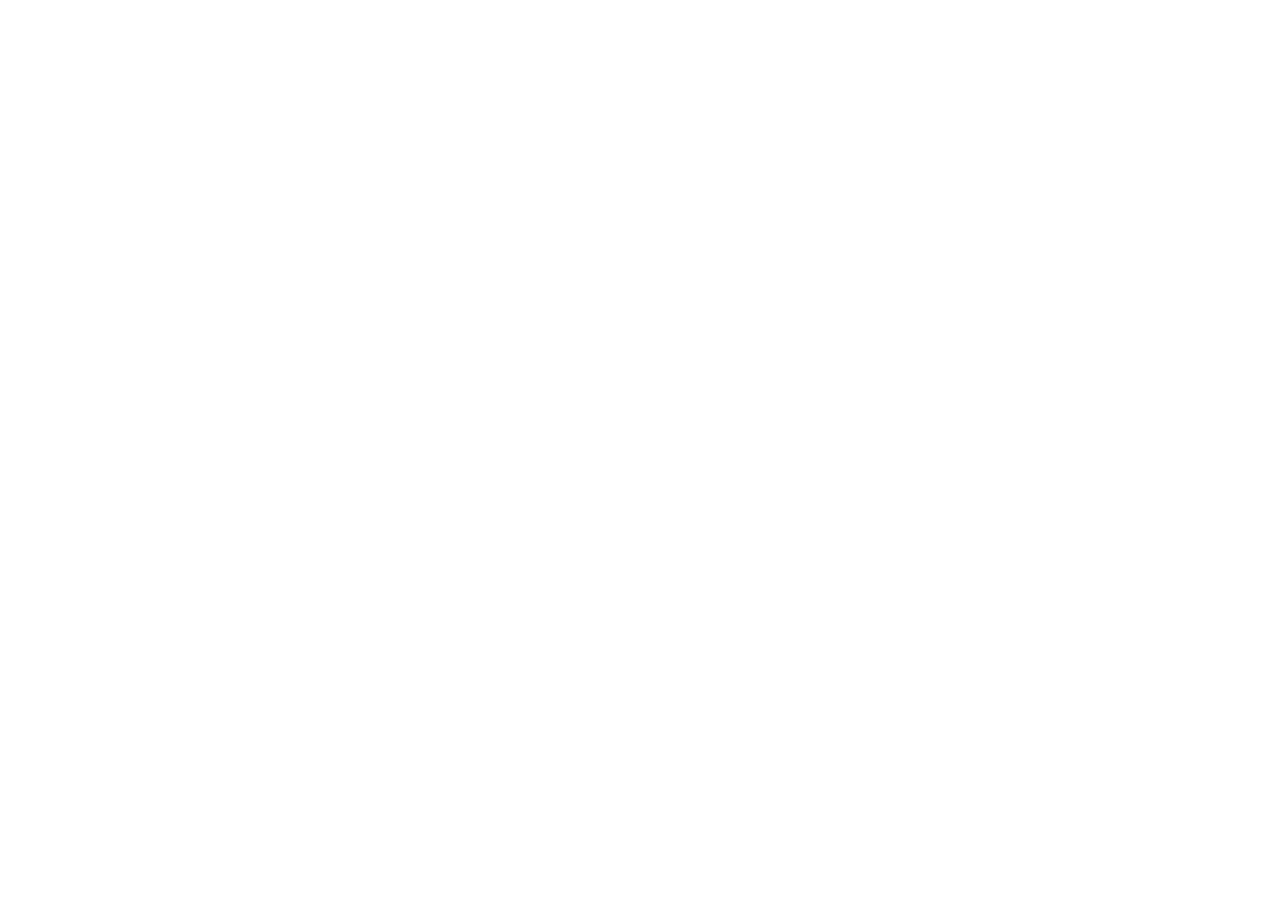
==== commit bf909a17: "Deploy: 2025-12-18T08:19:25.325Z" ====
--- a/index.html
+++ b/index.html
@@ -5,8 +5,8 @@
     <link rel="icon" type="image/svg+xml" href="/vite.svg" />
     <meta name="viewport" content="width=device-width, initial-scale=1.0" />
     <title>Racelookup</title>
-    <script type="module" crossorigin src="/assets/index-DkKAzyvf.js"></script>
-    <link rel="stylesheet" crossorigin href="/assets/index-WiV5PS3w.css">
+    <script type="module" crossorigin src="/friendly-rotary-phone/assets/index-DkKAzyvf.js"></script>
+    <link rel="stylesheet" crossorigin href="/friendly-rotary-phone/assets/index-WiV5PS3w.css">
   </head>
   <body>
     <div id="root"></div>
